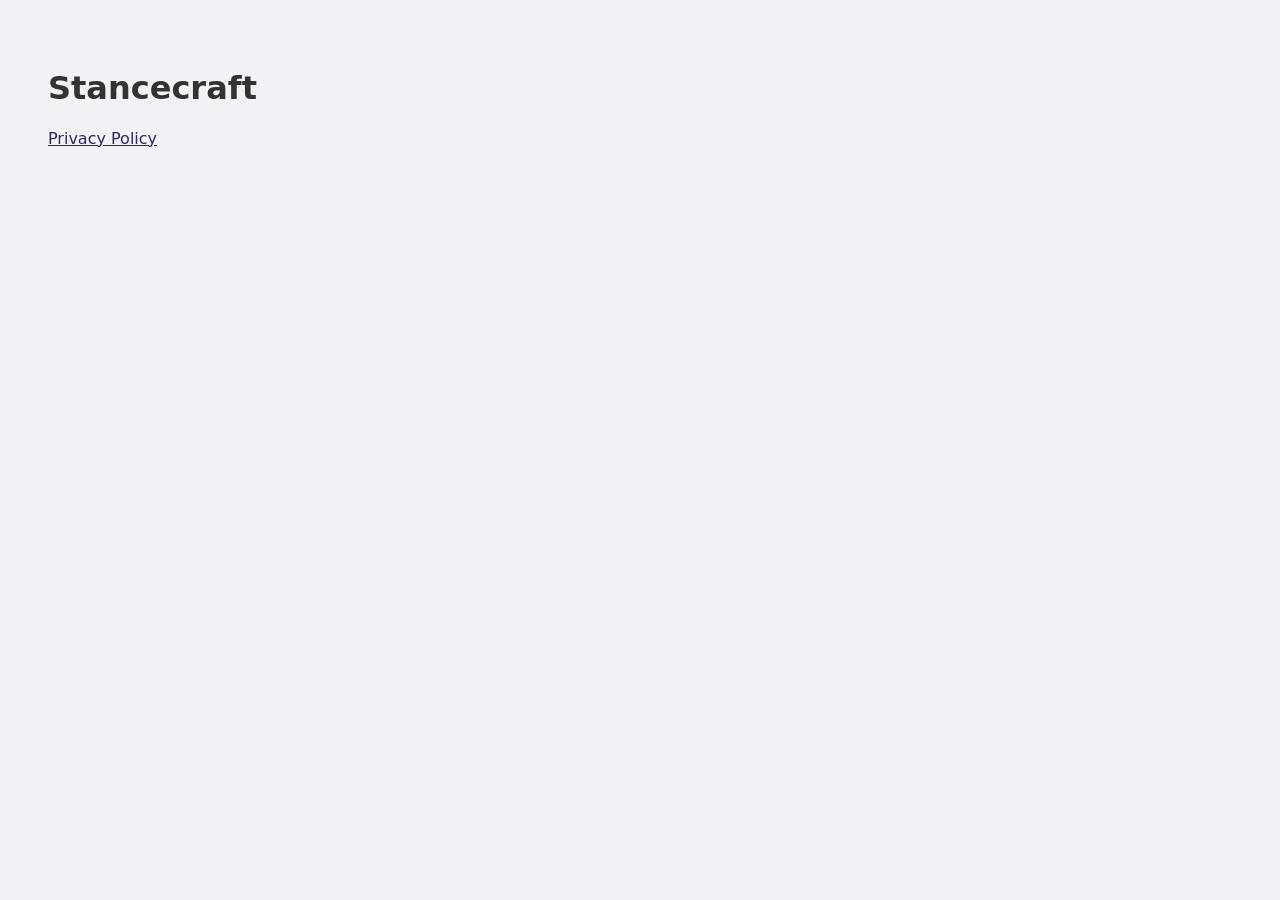
==== index.html @ 51dfdc41 "Add Stancecraft privacy policy" ====
<!DOCTYPE html>
<html lang="en"><head><meta charset="UTF-8"><meta name="viewport" content="width=device-width, initial-scale=1.0"><title>Stancecraft</title>
<style>body{font-family:-apple-system,BlinkMacSystemFont,'Segoe UI',system-ui,sans-serif;background:#F2F1F6;padding:40px;color:#333}a{color:#2E2A5C}</style></head>
<body><h1>Stancecraft</h1><p><a href="privacy.html">Privacy Policy</a></p></body></html>
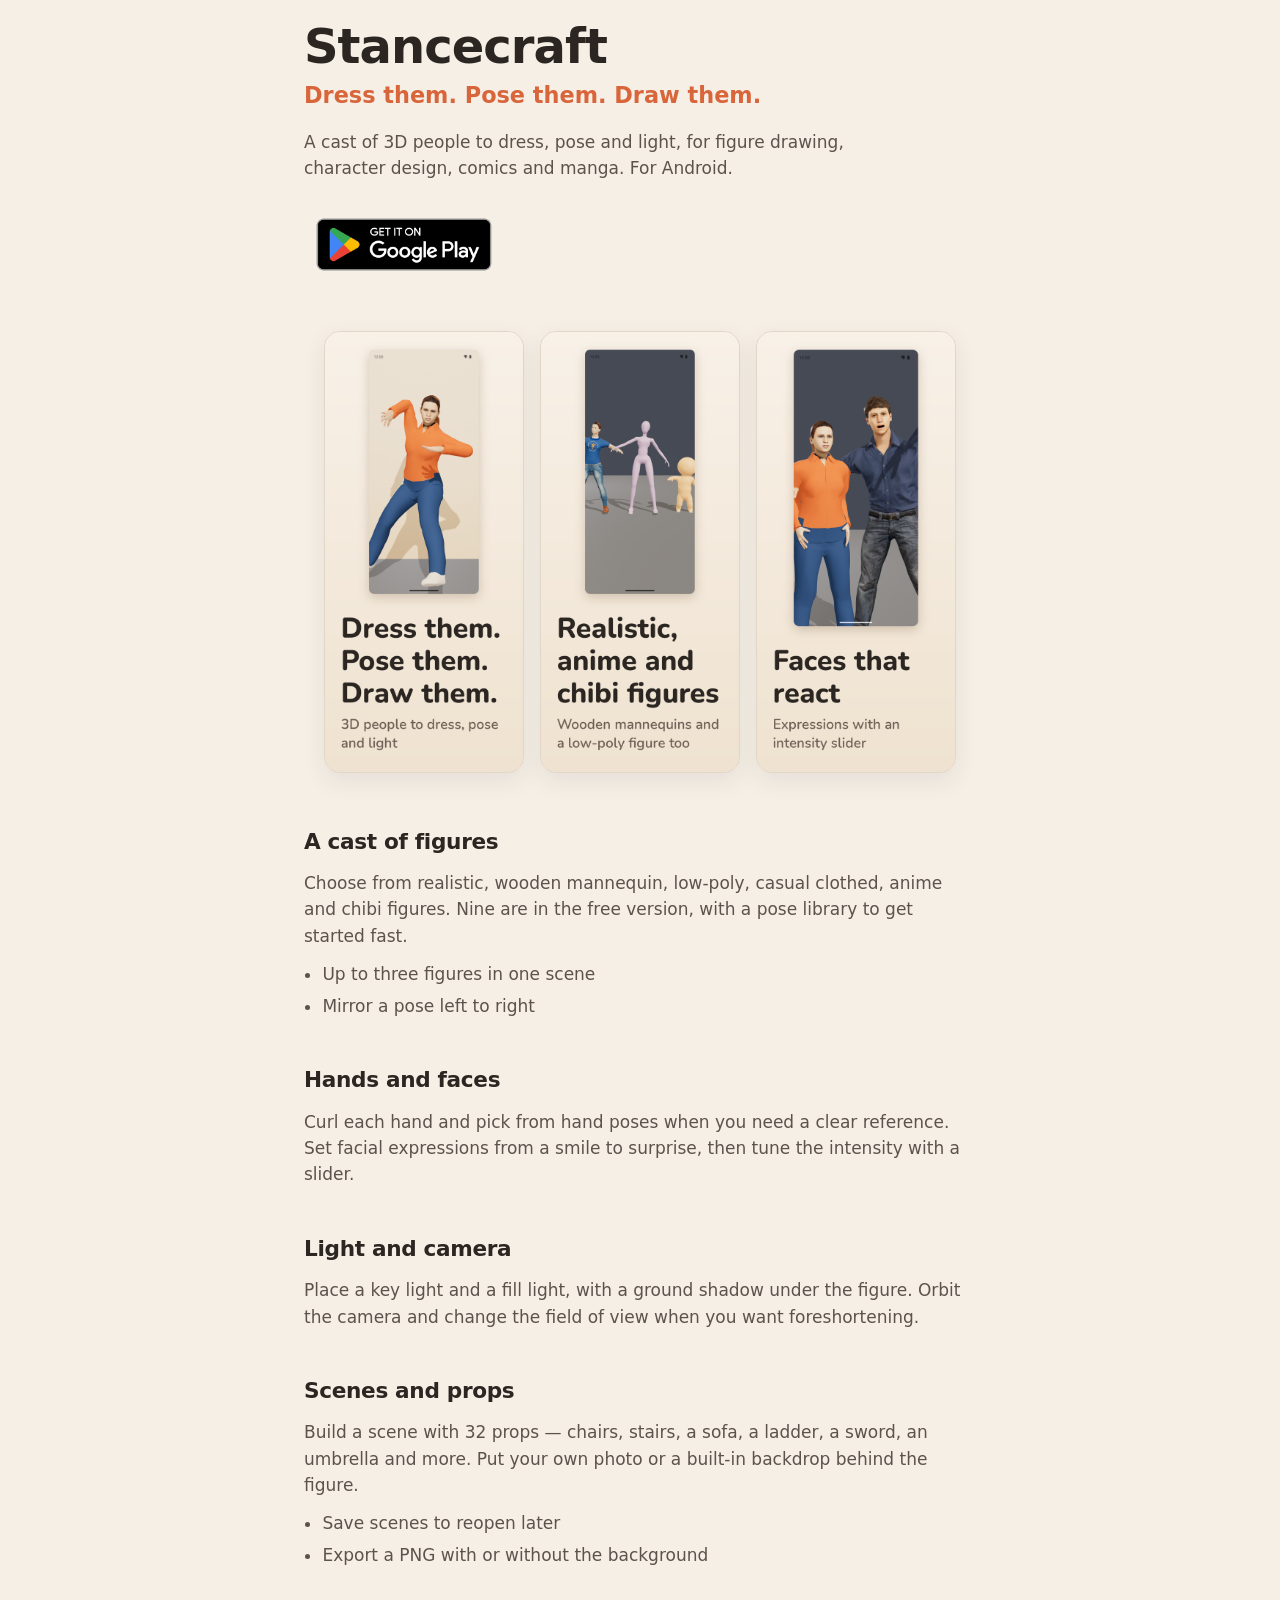
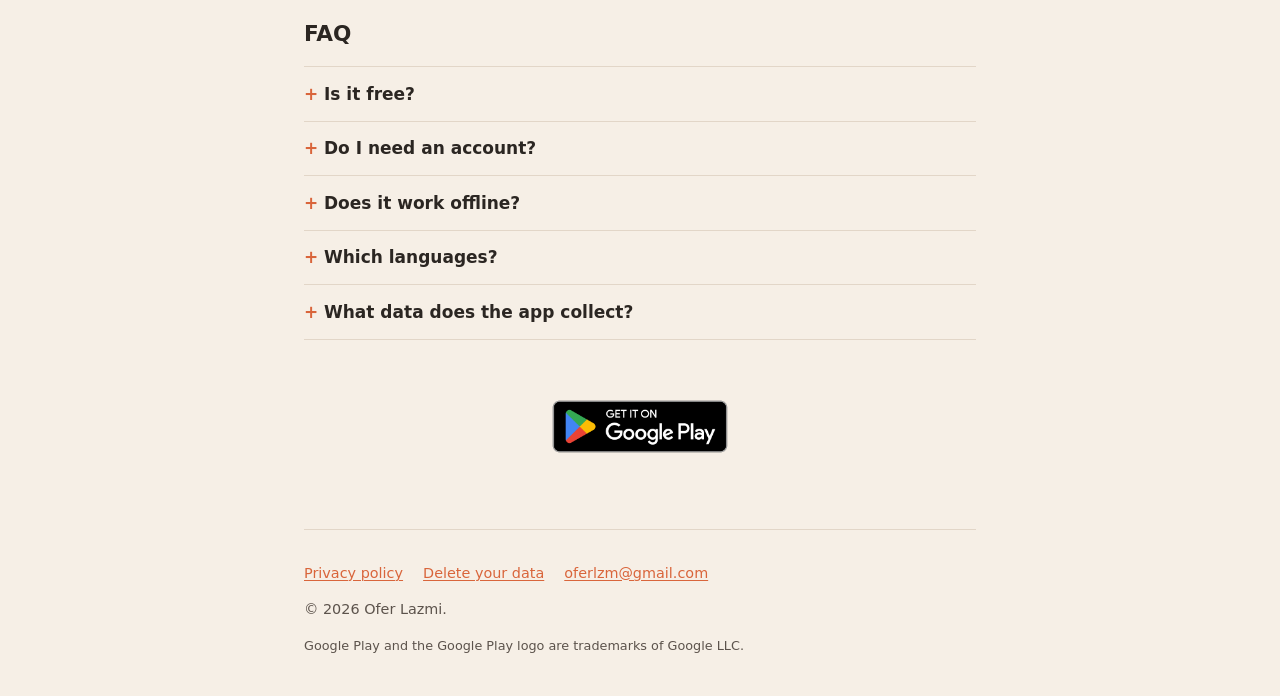
==== commit e6dd1ff8: "Stancecraft landing page: screenshots, Play badge, OG/JSON-LD, sitemap, robots Plain HTML/CSS, no tr" ====
--- a/index.html
+++ b/index.html
@@ -1,4 +1,136 @@
 <!DOCTYPE html>
-<html lang="en"><head><meta charset="UTF-8"><meta name="viewport" content="width=device-width, initial-scale=1.0"><title>Stancecraft</title>
-<style>body{font-family:-apple-system,BlinkMacSystemFont,'Segoe UI',system-ui,sans-serif;background:#F2F1F6;padding:40px;color:#333}a{color:#2E2A5C}</style></head>
-<body><h1>Stancecraft</h1><p><a href="privacy.html">Privacy Policy</a></p></body></html>
+<html lang="en">
+<head>
+  <meta charset="UTF-8">
+  <meta name="viewport" content="width=device-width, initial-scale=1.0">
+  <title>Stancecraft – 3D Pose Reference for Drawing (Android)</title>
+  <meta name="description" content="Dress, pose and light 3D people to draw from: faces, hands, anime and 32 props">
+  <link rel="canonical" href="https://oferlazmi.github.io/stancecraft-legal/">
+  <meta property="og:title" content="Stancecraft – 3D Pose Reference for Drawing (Android)">
+  <meta property="og:description" content="Dress, pose and light 3D people to draw from: faces, hands, anime and 32 props">
+  <meta property="og:type" content="website">
+  <meta property="og:url" content="https://oferlazmi.github.io/stancecraft-legal/">
+  <meta property="og:image" content="https://oferlazmi.github.io/stancecraft-legal/img/feature.png">
+  <meta property="og:image:width" content="1024">
+  <meta property="og:image:height" content="500">
+  <meta name="twitter:card" content="summary_large_image">
+  <meta name="twitter:title" content="Stancecraft – 3D Pose Reference for Drawing (Android)">
+  <meta name="twitter:description" content="Dress, pose and light 3D people to draw from: faces, hands, anime and 32 props">
+  <meta name="twitter:image" content="https://oferlazmi.github.io/stancecraft-legal/img/feature.png">
+  <link rel="stylesheet" href="styles.css">
+  <script type="application/ld+json">
+  {
+    "@context": "https://schema.org",
+    "@type": "SoftwareApplication",
+    "name": "Stancecraft",
+    "operatingSystem": "ANDROID",
+    "applicationCategory": "DesignApplication",
+    "offers": {
+      "@type": "Offer",
+      "price": "0",
+      "priceCurrency": "USD"
+    },
+    "url": "https://play.google.com/store/apps/details?id=com.stancecraft.app",
+    "description": "Dress, pose and light 3D people to draw from: faces, hands, anime and 32 props",
+    "image": "https://oferlazmi.github.io/stancecraft-legal/img/feature.png"
+  }
+  </script>
+</head>
+<body>
+  <header class="site-header wrap">
+    <h1 class="brand">Stancecraft</h1>
+    <p class="tagline">Dress them. Pose them. Draw them.</p>
+    <p class="lead">A cast of 3D people to dress, pose and light, for figure drawing, character design, comics and manga. For Android.</p>
+    <a class="badge" href="https://play.google.com/store/apps/details?id=com.stancecraft.app&amp;referrer=utm_source%3Dwebsite">
+      <img src="img/google-play-badge.png" width="646" height="250" alt="Get it on Google Play">
+    </a>
+  </header>
+
+  <div class="shots wrap-wide" role="group" aria-label="App screenshots">
+    <figure>
+      <img src="img/shot-1.png" width="1080" height="2400" alt="A dressed 3D figure in a dynamic pose">
+    </figure>
+    <figure>
+      <img src="img/shot-2.png" width="1080" height="2400" loading="lazy" alt="Realistic, anime and chibi figures side by side">
+    </figure>
+    <figure>
+      <img src="img/shot-3.png" width="1080" height="2400" loading="lazy" alt="Two 3D figures with different facial expressions">
+    </figure>
+  </div>
+
+  <main>
+    <section class="section wrap" aria-labelledby="cast">
+      <h2 id="cast">A cast of figures</h2>
+      <p>Choose from realistic, wooden mannequin, low-poly, casual clothed, anime and chibi figures. Nine are in the free version, with a pose library to get started fast.</p>
+      <ul>
+        <li>Up to three figures in one scene</li>
+        <li>Mirror a pose left to right</li>
+      </ul>
+    </section>
+
+    <section class="section wrap" aria-labelledby="hands">
+      <h2 id="hands">Hands and faces</h2>
+      <p>Curl each hand and pick from hand poses when you need a clear reference. Set facial expressions from a smile to surprise, then tune the intensity with a slider.</p>
+    </section>
+
+    <section class="section wrap" aria-labelledby="light">
+      <h2 id="light">Light and camera</h2>
+      <p>Place a key light and a fill light, with a ground shadow under the figure. Orbit the camera and change the field of view when you want foreshortening.</p>
+    </section>
+
+    <section class="section wrap" aria-labelledby="scenes">
+      <h2 id="scenes">Scenes and props</h2>
+      <p>Build a scene with 32 props — chairs, stairs, a sofa, a ladder, a sword, an umbrella and more. Put your own photo or a built-in backdrop behind the figure.</p>
+      <ul>
+        <li>Save scenes to reopen later</li>
+        <li>Export a PNG with or without the background</li>
+      </ul>
+    </section>
+
+    <section class="faq wrap" aria-labelledby="faq">
+      <h2 id="faq">FAQ</h2>
+
+      <details>
+        <summary>Is it free?</summary>
+        <p>Yes, the app and nine figures are free to use. A one-time Pro purchase (not a subscription) adds more figures, outfits and poses, a rim light, mesh export and Photo to Pose (beta).</p>
+      </details>
+
+      <details>
+        <summary>Do I need an account?</summary>
+        <p>No. There is no sign-up.</p>
+      </details>
+
+      <details>
+        <summary>Does it work offline?</summary>
+        <p>Posing works offline.</p>
+      </details>
+
+      <details>
+        <summary>Which languages?</summary>
+        <p>English, Spanish, Portuguese, German, French, Japanese, Korean and Hebrew.</p>
+      </details>
+
+      <details>
+        <summary>What data does the app collect?</summary>
+        <p>Anonymous usage statistics and crash reports through Google Firebase, to fix bugs and improve the app. Photos you use stay on your device. See the <a href="privacy.html">privacy policy</a> and <a href="privacy.html#delete-data">how to delete your data</a>.</p>
+      </details>
+    </section>
+
+    <div class="cta wrap">
+      <a class="badge" href="https://play.google.com/store/apps/details?id=com.stancecraft.app&amp;referrer=utm_source%3Dwebsite">
+        <img src="img/google-play-badge.png" width="646" height="250" loading="lazy" alt="Get it on Google Play">
+      </a>
+    </div>
+  </main>
+
+  <footer class="site-footer wrap">
+    <nav aria-label="Legal">
+      <a href="privacy.html">Privacy policy</a>
+      <a href="privacy.html#delete-data">Delete your data</a>
+      <a href="mailto:oferlzm@gmail.com">oferlzm@gmail.com</a>
+    </nav>
+    <p>© 2026 Ofer Lazmi.</p>
+    <p class="legal-note">Google Play and the Google Play logo are trademarks of Google LLC.</p>
+  </footer>
+</body>
+</html>
--- a/styles.css
+++ b/styles.css
@@ -0,0 +1,215 @@
+:root {
+  --bg: #F6EFE6;
+  --text: #2B2622;
+  --muted: #5C534C;
+  --accent: #D9653B;
+  --accent-hover: #B84F2C;
+  --line: #E2D6C8;
+  --surface: #FFFBF7;
+  --max: 42rem;
+  --wide: 56rem;
+}
+
+*, *::before, *::after { box-sizing: border-box; }
+
+html { scroll-behavior: smooth; }
+
+body {
+  margin: 0;
+  font-family: system-ui, -apple-system, "Segoe UI", Roboto, "Helvetica Neue", Arial, sans-serif;
+  font-size: 1.0625rem;
+  line-height: 1.55;
+  color: var(--text);
+  background: var(--bg);
+}
+
+img { max-width: 100%; height: auto; display: block; }
+
+a {
+  color: var(--accent);
+  text-decoration-thickness: 1px;
+  text-underline-offset: 0.15em;
+}
+
+a:hover { color: var(--accent-hover); }
+
+a:focus-visible,
+summary:focus-visible {
+  outline: 2px solid var(--accent);
+  outline-offset: 3px;
+  border-radius: 2px;
+}
+
+.wrap {
+  width: min(100% - 2rem, var(--max));
+  margin-inline: auto;
+}
+
+.wrap-wide {
+  width: min(100% - 2rem, var(--wide));
+  margin-inline: auto;
+}
+
+.site-header {
+  padding: 1.25rem 0 0;
+}
+
+.brand {
+  margin: 0;
+  font-size: clamp(2.25rem, 6vw, 3rem);
+  font-weight: 700;
+  letter-spacing: -0.02em;
+  line-height: 1.1;
+}
+
+.tagline {
+  margin: 0.35rem 0 0;
+  font-size: clamp(1.15rem, 3vw, 1.4rem);
+  font-weight: 600;
+  color: var(--accent);
+}
+
+.lead {
+  margin: 1rem 0 1.5rem;
+  color: var(--muted);
+  max-width: 36rem;
+}
+
+.badge {
+  display: inline-block;
+  width: 200px;
+  transition: opacity 0.15s ease;
+}
+
+.badge:hover { opacity: 0.9; }
+
+.badge img {
+  width: 200px;
+  height: auto;
+}
+
+.shots {
+  display: flex;
+  gap: 1rem;
+  margin: 2.5rem auto 0;
+  padding: 0 0 0.5rem;
+  overflow-x: auto;
+  -webkit-overflow-scrolling: touch;
+  scroll-snap-type: x mandatory;
+}
+
+.shots figure {
+  margin: 0;
+  flex: 0 0 min(42vw, 11.5rem);
+  scroll-snap-align: start;
+}
+
+.shots img {
+  width: 100%;
+  height: auto;
+  border-radius: 1rem;
+  border: 1px solid var(--line);
+  background: var(--surface);
+  box-shadow: 0 8px 24px rgba(43, 38, 34, 0.08);
+}
+
+@media (min-width: 720px) {
+  .shots {
+    overflow: visible;
+    justify-content: center;
+    scroll-snap-type: none;
+  }
+  .shots figure {
+    flex: 0 1 12.5rem;
+  }
+}
+
+.section {
+  padding: 2.75rem 0 0;
+}
+
+.section h2 {
+  margin: 0 0 0.75rem;
+  font-size: 1.35rem;
+  letter-spacing: -0.015em;
+}
+
+.section p { margin: 0 0 0.75rem; color: var(--muted); }
+.section p:last-child { margin-bottom: 0; }
+
+.section ul {
+  margin: 0;
+  padding-left: 1.15rem;
+  color: var(--muted);
+}
+
+.section li + li { margin-top: 0.35rem; }
+
+.faq {
+  padding: 3rem 0 0;
+}
+
+.faq h2 {
+  margin: 0 0 1rem;
+  font-size: 1.35rem;
+}
+
+details {
+  border-top: 1px solid var(--line);
+  padding: 0.85rem 0;
+}
+
+details:last-of-type { border-bottom: 1px solid var(--line); }
+
+summary {
+  cursor: pointer;
+  font-weight: 600;
+  list-style: none;
+}
+
+summary::-webkit-details-marker { display: none; }
+
+summary::before {
+  content: "+";
+  display: inline-block;
+  width: 1.25rem;
+  color: var(--accent);
+  font-weight: 700;
+}
+
+details[open] summary::before { content: "−"; }
+
+details p {
+  margin: 0.6rem 0 0.2rem 1.25rem;
+  color: var(--muted);
+}
+
+.cta {
+  padding: 3rem 0 0;
+  text-align: center;
+}
+
+.cta .badge { margin-inline: auto; }
+
+.site-footer {
+  margin-top: 3.5rem;
+  padding: 2rem 0 2.5rem;
+  border-top: 1px solid var(--line);
+  font-size: 0.9rem;
+  color: var(--muted);
+}
+
+.site-footer nav {
+  display: flex;
+  flex-wrap: wrap;
+  gap: 0.75rem 1.25rem;
+  margin-bottom: 0.85rem;
+}
+
+.site-footer p { margin: 0.4rem 0 0; }
+
+.legal-note {
+  margin-top: 1rem !important;
+  font-size: 0.8rem;
+  max-width: 36rem;
+}
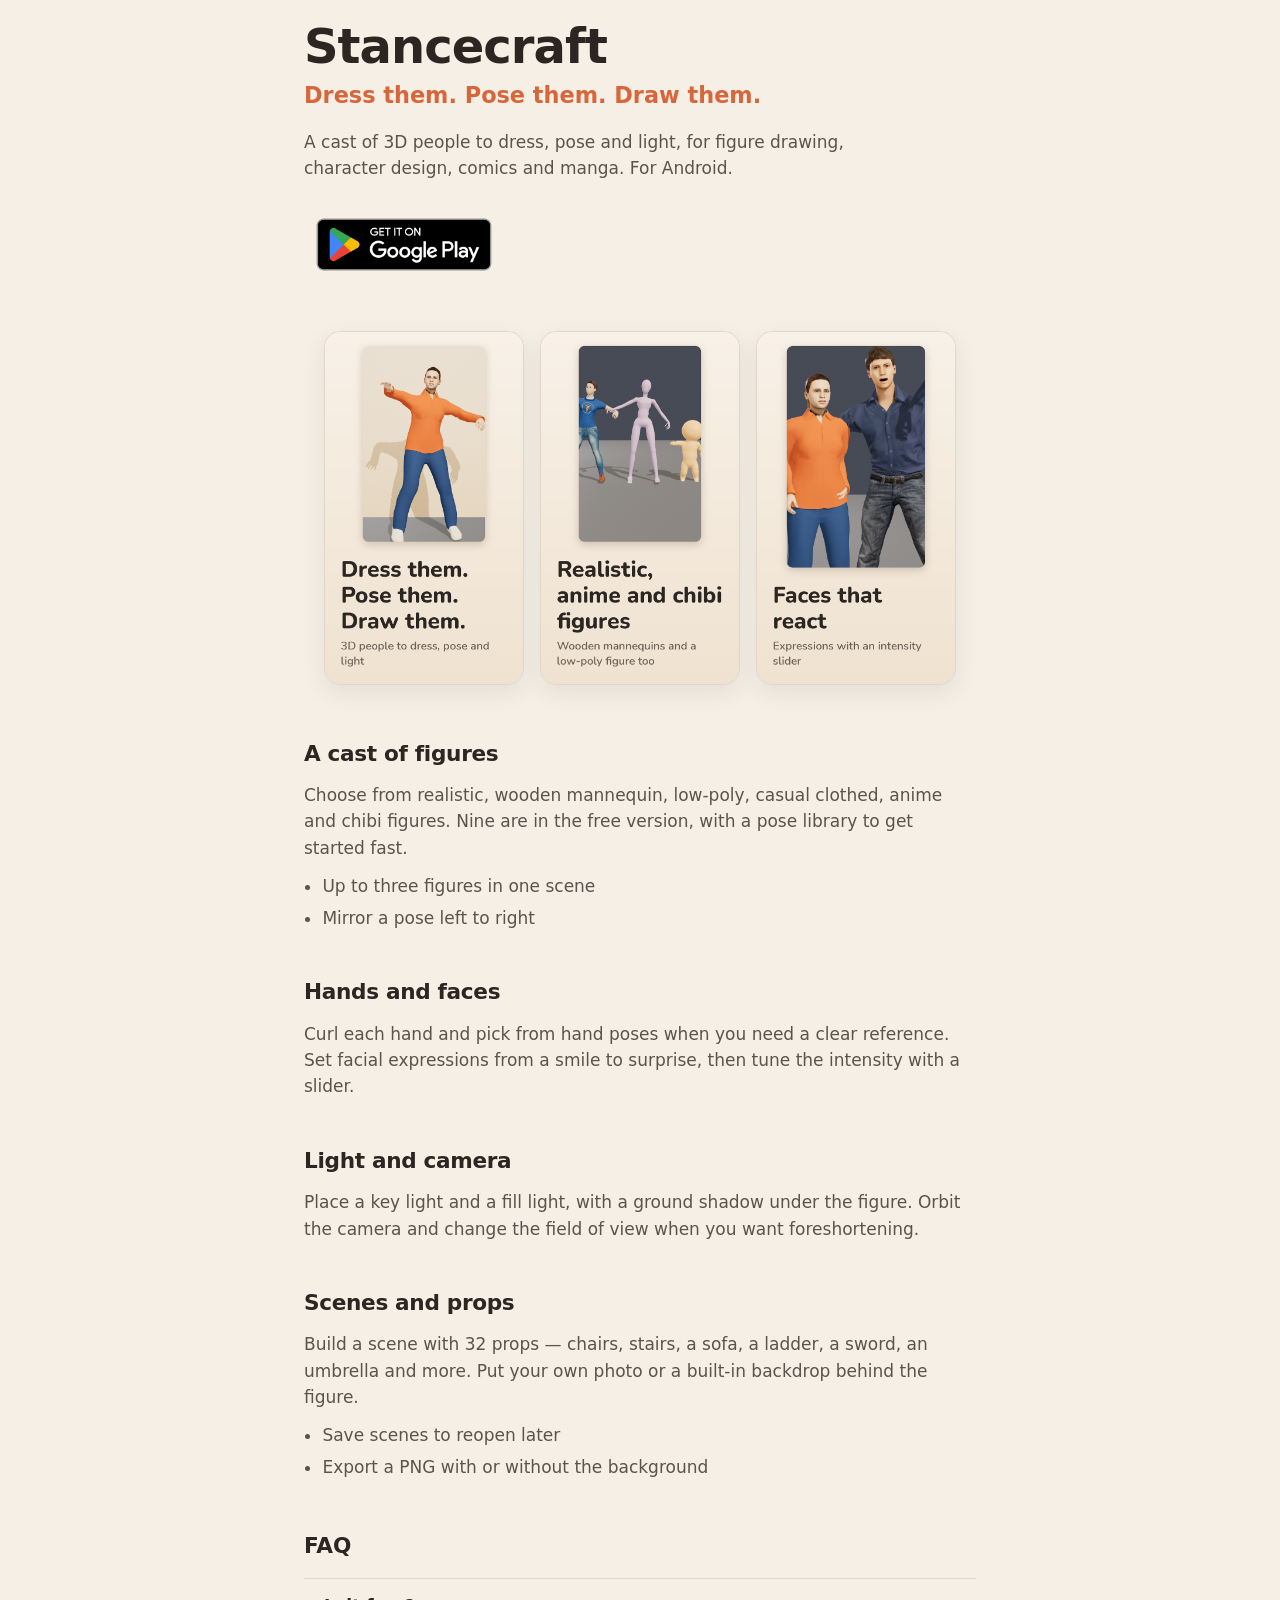
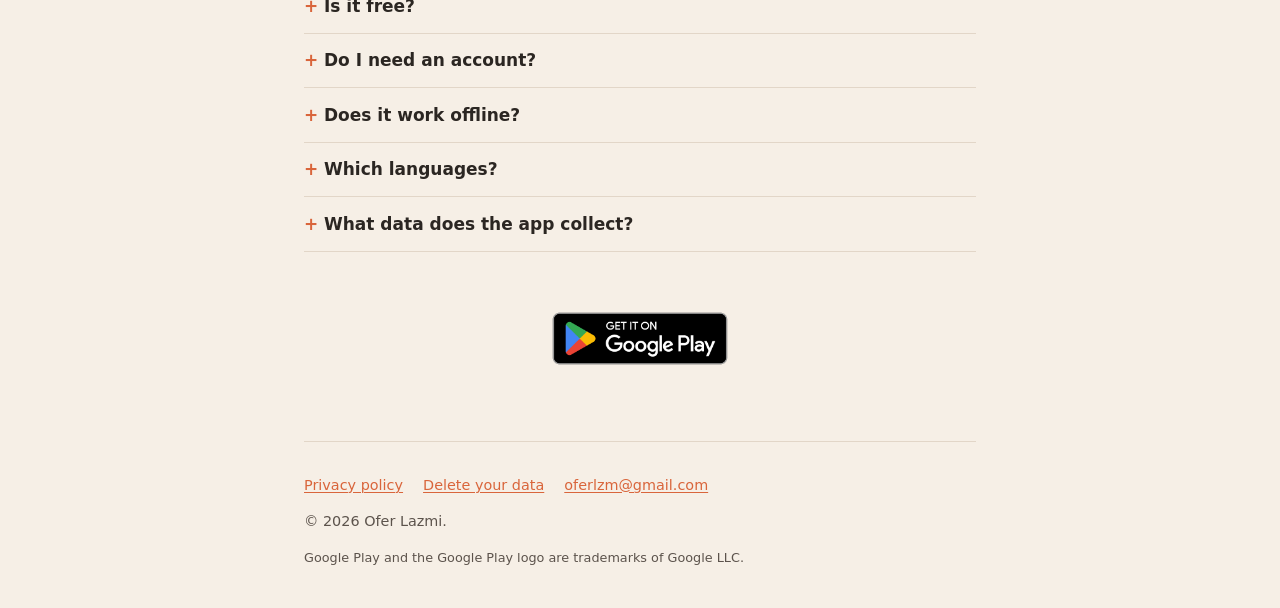
==== commit 3a6c866c: "Landing page: 9:16 screenshots, shirt hem fix (OferLazmi/stancecraft#16)" ====
--- a/index.html
+++ b/index.html
@@ -48,13 +48,13 @@
 
   <div class="shots wrap-wide" role="group" aria-label="App screenshots">
     <figure>
-      <img src="img/shot-1.png" width="1080" height="2400" alt="A dressed 3D figure in a dynamic pose">
+      <img src="img/shot-1.png" width="1080" height="1920" alt="A dressed 3D figure in a dynamic pose">
     </figure>
     <figure>
-      <img src="img/shot-2.png" width="1080" height="2400" loading="lazy" alt="Realistic, anime and chibi figures side by side">
+      <img src="img/shot-2.png" width="1080" height="1920" loading="lazy" alt="Realistic, anime and chibi figures side by side">
     </figure>
     <figure>
-      <img src="img/shot-3.png" width="1080" height="2400" loading="lazy" alt="Two 3D figures with different facial expressions">
+      <img src="img/shot-3.png" width="1080" height="1920" loading="lazy" alt="Two 3D figures with different facial expressions">
     </figure>
   </div>
 
